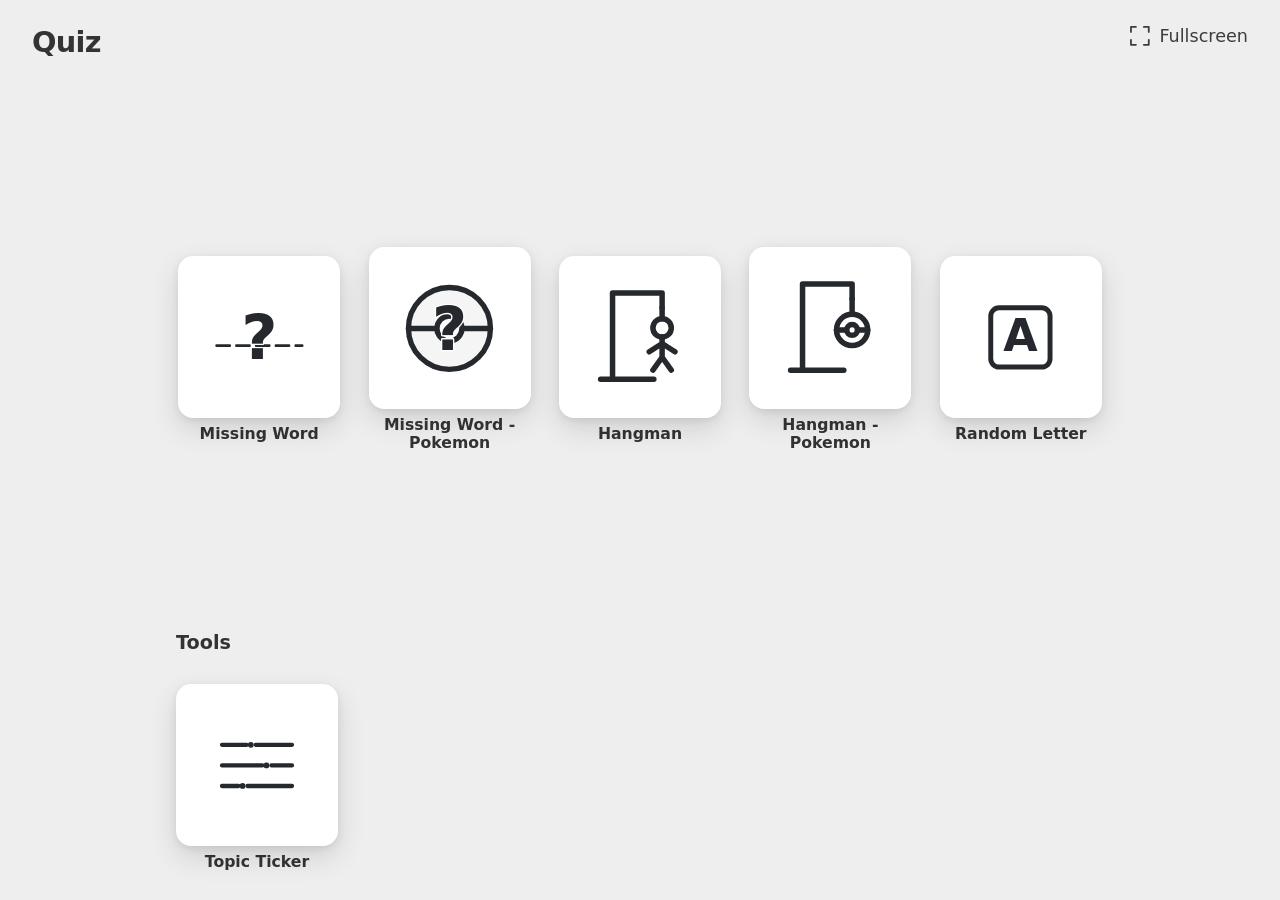
==== index.html @ cf2edf04 "Add files via upload" ====
<!DOCTYPE html>
<html lang="en">
<head>
  <meta charset="UTF-8" />
  <meta name="viewport" content="width=device-width, initial-scale=1, viewport-fit=cover" />
  <meta name="theme-color" content="#eeeeee" />
  <title>Quiz</title>
  <link rel="stylesheet" href="css/app.css" />
  <link rel="stylesheet" href="css/rngl.css" />
</head>
<body>
  <div id="quizApp" class="quiz-shell">
    <section id="homeScreen" class="screen screen-home active" aria-label="Quiz home">
      <header class="hub-topbar">
        <h1 class="hub-brand">Quiz</h1>
        <button id="hubFullscreenButton" class="hub-fullscreen-button" type="button" aria-label="Enter fullscreen">
          <svg id="hubFullscreenIcon" viewBox="0 0 24 24" aria-hidden="true">
            <path d="M8 3H3v5"></path><path d="M16 3h5v5"></path>
            <path d="M21 16v5h-5"></path><path d="M3 16v5h5"></path>
          </svg>
          <span id="hubFullscreenLabel">Fullscreen</span>
        </button>
      </header>
      <main class="hub-main">
        
      <div class="content">

        <section class="game-grid" aria-label="Games">

          <button class="app-tile" type="button" data-file="missingword.html" data-name="Missing Word">
            <div class="tile-card">
              <svg class="icon missing-word-icon" viewBox="0 0 120 120" aria-hidden="true">
                <!-- continuous row of answer blanks behind the question mark -->
                <path class="mw-blanks" d="M8 70h16M32 70h16M56 70h16M80 70h16M104 70h8"></path>
                <!-- deliberately overlays/covers the middle blanks -->
                <text class="mw-question" x="60" y="86" text-anchor="middle">?</text>
              </svg>
            </div>
            <span class="tile-title">Missing Word</span>
          </button>

          <button class="app-tile" type="button" data-file="missingwordpokemon.html" data-name="Missing Word - Pokemon">
            <div class="tile-card">
              <svg class="icon pokemon-ball pokemon-missing-icon" viewBox="0 0 120 120" aria-hidden="true">
                <circle class="top" cx="60" cy="60" r="46"></circle>
                <path d="M14 60h92"></path>
                <circle class="center" cx="60" cy="60" r="14"></circle>
                <!-- large overlay question mark -->
                <text class="pokemon-question" x="60" y="84" text-anchor="middle">?</text>
              </svg>
            </div>
            <span class="tile-title">Missing Word - Pokemon</span>
          </button>

          <button class="app-tile" type="button" data-file="hangman1.html" data-name="Hangman">
            <div class="tile-card">
              <svg class="icon hangman-icon" viewBox="0 0 120 120" aria-hidden="true">
                <path d="M17 106h58M30 106V12H84V28"></path>
                <path d="M84 28v12"></path>
                <circle cx="84" cy="50" r="10"></circle>
                <path d="M84 60v22M84 67L70 76M84 67l14 9M84 82L74 96M84 82l10 14"></path>
              </svg>
            </div>
            <span class="tile-title">Hangman</span>
          </button>

          <button class="app-tile" type="button" data-file="hangmanpokemon.html" data-name="Hangman - Pokemon">
            <div class="tile-card">
              <svg class="icon hangman-pokemon-icon" viewBox="0 0 120 120" aria-hidden="true">
                <path d="M17 106h58M30 106V12H84V28"></path>
                <path d="M84 28v15"></path>
                <circle cx="84" cy="62" r="17"></circle>
                <path d="M67 62h34"></path>
                <circle cx="84" cy="62" r="5.8" fill="#fff"></circle>
              </svg>
            </div>
            <span class="tile-title">Hangman - Pokemon</span>
          </button>

          <button class="app-tile" type="button" data-file="rngl.html" data-name="Random Letter">
            <div class="tile-card">
              <svg class="icon" viewBox="0 0 120 120" aria-hidden="true">
                <rect x="24" y="24" width="72" height="72" rx="10"></rect>
                <text x="60" y="76" text-anchor="middle" font-size="54">A</text>
              </svg>
            </div>
            <span class="tile-title">Random Letter</span>
          </button>

        </section>

        <h2 class="tools-heading">Tools</h2>

        <section class="tools" aria-label="Tools">
          <button class="app-tile" type="button" data-file="topicticker.html" data-name="Topic Ticker">
            <div class="tile-card">
              <svg class="icon ticker-icon" viewBox="0 0 120 120" aria-hidden="true">
                <path class="ticker-line" d="M17 35h30M58 35h44"></path>
                <path class="ticker-line" d="M17 60h49M77 60h25"></path>
                <path class="ticker-line" d="M17 85h20M48 85h54"></path>
                <circle class="ticker-dot" cx="52" cy="35" r="3.5"></circle>
                <circle class="ticker-dot" cx="71" cy="60" r="3.5"></circle>
                <circle class="ticker-dot" cx="42" cy="85" r="3.5"></circle>
              </svg>
            </div>
            <span class="tile-title">Topic Ticker</span>
          </button>
        </section>

      </div>
    
      </main>
    </section>

    <section id="rnglScreen" class="screen screen-rngl" aria-label="Random Letter">
      
  <div class="rngl-app">
    <header class="rngl-topbar">
      <button
        id="rnglHomeButton"
        class="fullscreen-button rngl-home-button"
        type="button"
        aria-label="Back to Home"
        title="Home"
      >
        <svg viewBox="0 0 24 24" aria-hidden="true">
          <path d="M4 11.5 12 4l8 7.5"></path>
          <path d="M6.5 10.5V20h11v-9.5"></path>
        </svg>
        <span>Home</span>
      </button>

      <button
        id="fullscreenButton"
        class="fullscreen-button"
        type="button"
        aria-label="Enter fullscreen"
        title="Fullscreen"
      >
        <svg id="fullscreenIcon" viewBox="0 0 24 24" aria-hidden="true">
          <path d="M8 3H3v5"></path>
          <path d="M16 3h5v5"></path>
          <path d="M21 16v5h-5"></path>
          <path d="M3 16v5h5"></path>
        </svg>
        <span id="fullscreenLabel">Fullscreen</span>
      </button>

      <label class="ideas-control">
        <span>Ideas</span>
        <input id="ideasToggle" type="checkbox" />
        <span class="switch" aria-hidden="true"></span>
      </label>
    </header>

    <main class="rngl-main">
      <section class="generator" aria-label="Random letter generator">
        <button
          id="letterCard"
          class="letter-card"
          type="button"
          aria-label="Generate a random letter"
        >
          <span id="letter" class="letter" aria-live="polite">A</span>
          <span
            id="tunnelLayer"
            class="tunnel-layer"
            aria-hidden="true"
          ></span>

          <span
            id="wheelScene"
            class="wheel-scene"
            aria-hidden="true"
          >
            <span id="wheelLayout" class="wheel-layout">
              <span id="wheelVisual" class="wheel-visual">
                <svg
                  class="wheel-svg"
                  viewBox="0 0 300 300"
                  aria-hidden="true"
                >
                  <g id="wheelSpinner" class="wheel-spinner"></g>
                  <circle
                    cx="150"
                    cy="150"
                    r="29"
                    fill="#ffffff"
                    stroke="#d4dbe4"
                    stroke-width="3"
                  ></circle>
                </svg>
                <span class="wheel-pointer"></span>
              </span>

              <span id="wheelWinner" class="wheel-winner"></span>
            </span>
          </span>
        </button>

        <button id="generateButton" class="generate-button" type="button">
          Generate
        </button>
      </section>
    </main>

    <aside
      id="tickerShell"
      class="ticker-shell"
      aria-label="Topic ideas"
      aria-hidden="true"
    >
      <div class="ticker-stack">
        <div class="ticker-viewport">
          <div id="tickerTrack1" class="ticker-track">
            <div id="tickerGroup1A" class="ticker-group"></div>
            <div id="tickerGroup1B" class="ticker-group" aria-hidden="true"></div>
          </div>
        </div>

        <div class="ticker-viewport">
          <div id="tickerTrack2" class="ticker-track">
            <div id="tickerGroup2A" class="ticker-group"></div>
            <div id="tickerGroup2B" class="ticker-group" aria-hidden="true"></div>
          </div>
        </div>

        <div class="ticker-viewport">
          <div id="tickerTrack3" class="ticker-track">
            <div id="tickerGroup3A" class="ticker-group"></div>
            <div id="tickerGroup3B" class="ticker-group" aria-hidden="true"></div>
          </div>
        </div>

        <div class="ticker-viewport">
          <div id="tickerTrack4" class="ticker-track">
            <div id="tickerGroup4A" class="ticker-group"></div>
            <div id="tickerGroup4B" class="ticker-group" aria-hidden="true"></div>
          </div>
        </div>
      </div>
    </aside>
  </div>

  
    </section>

    <section id="placeholderScreen" class="screen screen-placeholder" aria-live="polite">
      <button id="placeholderHomeButton" class="placeholder-home" type="button">Home</button>
      <div class="placeholder-card">
        <div class="placeholder-title" id="placeholderTitle">Game</div>
        <div class="placeholder-text">This screen is next in the integration queue.</div>
      </div>
    </section>
  </div>

  <script type="module" src="js/app.js"></script>
</body>
</html>
---- css/app.css ----
:root{
  --page-bg:#eeeeee;
  --card-bg:#ffffff;
  --text:#333333;
  --muted:#777d86;
  --accent:#2c6dc4;
  --accent-hover:#245da8;
  --radius-card:.95rem;
  --shadow-card:0 .7rem 1.8rem rgba(0,0,0,.12),0 .15rem .5rem rgba(0,0,0,.08);
  --page-inline:clamp(.8rem,3.5vw,2rem);
  --topbar-height:4.25rem;
}

*{box-sizing:border-box}
html,body{width:100%;height:100%;margin:0;overflow:hidden;overscroll-behavior:none}
body{
  background:var(--page-bg);
  color:var(--text);
  font-family:Inter,ui-sans-serif,system-ui,-apple-system,BlinkMacSystemFont,"Segoe UI",sans-serif;
  -webkit-tap-highlight-color:transparent;
}
button{font:inherit}

.quiz-shell,.screen{width:100%;height:100vh;height:100dvh;overflow:hidden}
.screen{display:none}
.screen.active{display:block}

.screen-home{
  background:var(--page-bg);
  grid-template-rows:calc(var(--topbar-height) + env(safe-area-inset-top)) minmax(0,1fr);
}
.screen-home.active{display:grid}

.hub-topbar{
  display:flex;align-items:end;justify-content:space-between;gap:1rem;
  padding:env(safe-area-inset-top) max(var(--page-inline),env(safe-area-inset-right)) .7rem max(var(--page-inline),env(safe-area-inset-left));
}
.hub-brand{margin:0;font-size:clamp(1.35rem,4vw,1.8rem);font-weight:720;letter-spacing:-.025em;line-height:1}
.hub-fullscreen-button{
  display:inline-flex;align-items:center;justify-content:center;gap:.45em;min-height:2.4em;
  padding:.25em 0;border:0;background:transparent;color:#3d3d3d;font-size:clamp(.9rem,2.7vw,1.1rem);cursor:pointer;
}
.hub-fullscreen-button svg{width:1.35em;height:1.35em;fill:none;stroke:currentColor;stroke-width:1.8;stroke-linecap:round;stroke-linejoin:round}
.hub-fullscreen-button:active{transform:scale(.97)}

.hub-main{
  min-height:0;width:100%;display:grid;place-items:center;
  padding:clamp(.35rem,1.2dvh,.8rem) max(var(--page-inline),env(safe-area-inset-right))
          max(.55rem,env(safe-area-inset-bottom)) max(var(--page-inline),env(safe-area-inset-left));
}
.content{
  width:min(100%,58rem);height:100%;min-height:0;margin:0 auto;
  display:grid;grid-template-rows:minmax(0,1fr) auto minmax(0,.43fr);gap:clamp(.35rem,1.1dvh,.8rem);
}
.game-grid,.tools{display:grid;grid-template-columns:repeat(2,minmax(0,1fr));justify-items:center;align-items:center;gap:clamp(.35rem,1.25dvh,.8rem) clamp(.65rem,3vw,1.5rem);min-height:0}
.tools-heading{margin:0;font-size:clamp(.95rem,2.8vw,1.2rem);font-weight:700;align-self:end}

.app-tile{
  width:min(100%,clamp(5.6rem,16.5dvh,10.6rem));
  max-height:100%;padding:0;border:0;background:transparent;color:inherit;text-align:center;
  user-select:none;touch-action:manipulation;cursor:pointer;
  opacity:0;transform:translateY(.65rem) scale(.975);
  animation:tileIn .42s cubic-bezier(.2,.8,.2,1) forwards;
}
.app-tile:nth-child(1){animation-delay:.03s}.app-tile:nth-child(2){animation-delay:.08s}
.app-tile:nth-child(3){animation-delay:.13s}.app-tile:nth-child(4){animation-delay:.18s}
.app-tile:nth-child(5){animation-delay:.23s}.tools .app-tile:nth-child(1){animation-delay:.29s}
@keyframes tileIn{to{opacity:1;transform:none}}

.tile-card{
  width:100%;aspect-ratio:1;display:grid;place-items:center;position:relative;overflow:hidden;
  border-radius:var(--radius-card);background:var(--card-bg);box-shadow:var(--shadow-card);
  transition:transform 150ms ease,box-shadow 150ms ease,background-color 150ms ease;
}
.app-tile:hover .tile-card{transform:translateY(-.12rem);background:#fafafa;box-shadow:0 .85rem 1.9rem rgba(0,0,0,.14),0 .2rem .55rem rgba(0,0,0,.09)}
.app-tile:active .tile-card,.app-tile.pressed .tile-card{transform:scale(.965);box-shadow:0 .35rem .85rem rgba(0,0,0,.11),0 .08rem .25rem rgba(0,0,0,.08)}
.tile-title{display:block;margin-top:clamp(.3rem,.75dvh,.6rem);padding-inline:.1rem;font-size:clamp(.72rem,2.35vw,.98rem);font-weight:650;line-height:1.15}
.icon{width:61%;height:61%;overflow:visible;fill:none;stroke:#25282d;stroke-width:6;stroke-linecap:round;stroke-linejoin:round;transition:transform 170ms ease}
.icon text{fill:#25282d;stroke:none;font-family:Inter,ui-sans-serif,system-ui,sans-serif;font-weight:750}
.app-tile:active .icon,.app-tile.pressed .icon{transform:scale(.96)}
.missing-word-icon .mw-blanks{stroke-width:3.2}
.missing-word-icon .mw-question{font-size:76px;font-weight:800;fill:#25282d;stroke:#fff;stroke-width:3px;paint-order:stroke fill}
.pokemon-missing-icon{width:66%;height:66%}
.pokemon-missing-icon .pokemon-question{font-size:68px;font-weight:800;fill:#25282d;stroke:#fff;stroke-width:3px;paint-order:stroke fill}
.hangman-icon,.hangman-pokemon-icon{width:68%;height:68%}
.hangman-pokemon-icon circle:last-of-type{fill:#fff;stroke:#25282d}
.ticker-icon .ticker-line{stroke-width:5.2}.ticker-icon .ticker-dot{fill:#25282d;stroke:none}
.pokemon-ball .top{fill:#f5f5f5;stroke:#25282d}.pokemon-ball .bottom{fill:#fff;stroke:#25282d}.pokemon-ball .center{fill:#fff;stroke:#25282d}

.screen-rngl{background:var(--page-bg)}
.rngl-home-button{white-space:nowrap}
.rngl-topbar{position:relative}
.rngl-topbar .rngl-home-button{margin-right:auto}
.rngl-topbar #fullscreenButton{position:absolute;left:50%;transform:translateX(-50%)}
.rngl-topbar #fullscreenButton:active{transform:translateX(-50%) scale(.97)}

.screen-placeholder{background:var(--page-bg);position:relative}
.screen-placeholder.active{display:grid;place-items:center}
.placeholder-home{position:absolute;top:max(1rem,env(safe-area-inset-top));left:max(1rem,env(safe-area-inset-left));border:0;background:#fff;border-radius:.7rem;padding:.7rem 1rem;box-shadow:var(--shadow-card);font-weight:700}
.placeholder-card{width:min(88vw,28rem);background:#fff;border-radius:var(--radius-card);box-shadow:var(--shadow-card);padding:2rem;text-align:center}
.placeholder-title{font-size:1.35rem;font-weight:750;margin-bottom:.45rem}.placeholder-text{color:var(--muted)}

@media(min-width:42rem){
  .content{grid-template-rows:minmax(0,1fr) auto minmax(0,.42fr)}
  .game-grid{grid-template-columns:repeat(5,minmax(0,1fr))}
  .tools{grid-template-columns:repeat(5,minmax(0,1fr));justify-items:start}
  .app-tile{width:min(100%,clamp(6.4rem,18dvh,11.2rem))}
}
@media(max-height:42rem) and (orientation:landscape){
  :root{--topbar-height:3.5rem}
  .content{grid-template-rows:minmax(0,1fr) auto minmax(0,.44fr)}
  .game-grid{grid-template-columns:repeat(5,minmax(0,1fr));gap:.35rem .7rem}
  .tools{grid-template-columns:repeat(5,minmax(0,1fr))}
  .app-tile{width:min(100%,clamp(4.7rem,24dvh,8rem))}
  .tile-title{font-size:.72rem;margin-top:.2rem}
  .tools-heading{font-size:.9rem}
}
@media(prefers-reduced-motion:reduce){
  *,*::before,*::after{animation-duration:.01ms!important;animation-iteration-count:1!important;transition-duration:.01ms!important}
}
---- css/rngl.css ----
#rnglScreen {
      --page-bg: #eeeeee;
      --card-bg: #ffffff;
      --card-text: #000000;
      --text: #333333;
      --accent: #2c6dc4;
      --accent-hover: #245da8;
      --generating: #999999;

      --ticker-bg: #202127;
      --ticker-text: #ffffff;
      --ticker-separator: #8c9199;
      --ticker-border: #2d3035;

      --topbar-height: 4.25rem;
      --ticker-height: 16rem;

      --page-inline: clamp(1rem, 4vw, 2rem);
      --page-block: clamp(0.5rem, 1.5dvh, 1rem);

      --card-size: min(68vw, 20rem, 38dvh);
      --button-height: 4.5rem;

      --font-ui: clamp(1rem, 2.8vw, 1.25rem);
      --font-button: clamp(1.15rem, 3vw, 1.35rem);
      --font-ticker: calc(var(--font-button) * 1.35);
      --font-letter: clamp(8rem, 32vw, 13rem);

      --radius-card: 0.95rem;
      --radius-button: 0.7rem;
      --radius-pill: 999rem;

      --gap-small: 0.65rem;
      --gap-medium: 1.1rem;
      --gap-large: 1.5rem;

      --shadow-card:
        0 0.7rem 1.8rem rgba(0, 0, 0, 0.12),
        0 0.15rem 0.5rem rgba(0, 0, 0, 0.08);
    }
#rnglScreen * {
      box-sizing: border-box;
    }
#rnglScreen button,
#rnglScreen input {
      font: inherit;
    }

    .rngl-app {
      width: 100%;
      height: 100vh;
      height: 100dvh;
      display: grid;
      grid-template-rows:
        calc(var(--topbar-height) + env(safe-area-inset-top))
        minmax(0, 1fr)
        calc(var(--ticker-height) + env(safe-area-inset-bottom));
      overflow: hidden;
      background: var(--page-bg);
    }

    .rngl-topbar {
      display: flex;
      align-items: end;
      justify-content: space-between;
      gap: var(--gap-medium);
      padding:
        env(safe-area-inset-top)
        max(var(--page-inline), env(safe-area-inset-right))
        var(--page-block)
        max(var(--page-inline), env(safe-area-inset-left));
    }

    .fullscreen-button,
    .ideas-control {
      color: #3d3d3d;
      font-size: var(--font-ui);
      -webkit-tap-highlight-color: transparent;
    }

    .fullscreen-button {
      display: inline-flex;
      align-items: center;
      justify-content: center;
      gap: 0.45em;
      min-height: 2.4em;
      padding: 0.25em 0;
      border: 0;
      background: transparent;
      cursor: pointer;
    }

    .fullscreen-button svg {
      width: 1.35em;
      height: 1.35em;
      fill: none;
      stroke: currentColor;
      stroke-width: 1.8;
      stroke-linecap: round;
      stroke-linejoin: round;
    }

    .fullscreen-button:focus-visible,
    .ideas-control input:focus-visible + .switch {
      outline: 0.14rem solid var(--accent);
      outline-offset: 0.2rem;
    }

    .fullscreen-button:focus-visible {
      border-radius: 0.35em;
    }

    .ideas-control {
      display: inline-flex;
      align-items: center;
      gap: 0.65em;
      user-select: none;
      cursor: pointer;
    }

    .ideas-control input {
      position: absolute;
      opacity: 0;
      pointer-events: none;
    }

    .switch {
      position: relative;
      width: 3em;
      height: 1.7em;
      flex: 0 0 auto;
      border: 0.07em solid #b8b8b8;
      border-radius: var(--radius-pill);
      background: #d4d4d4;
      transition:
        background-color 180ms ease,
        border-color 180ms ease;
    }

    .switch::after {
      content: "";
      position: absolute;
      top: 0.19em;
      left: 0.19em;
      width: 1.18em;
      height: 1.18em;
      border-radius: 50%;
      background: #777777;
      transition:
        transform 180ms ease,
        background-color 180ms ease;
    }

    .ideas-control input:checked + .switch {
      background: var(--accent);
      border-color: var(--accent);
    }

    .ideas-control input:checked + .switch::after {
      transform: translateX(1.25em);
      background: #ffffff;
    }

    .rngl-main {
      min-height: 0;
      display: grid;
      place-items: center;
      padding:
        clamp(0.5rem, 1.5dvh, 1rem)
        var(--page-inline)
        clamp(1rem, 3dvh, 2rem);
      overflow: hidden;
    }

    .generator {
      display: flex;
      flex-direction: column;
      align-items: center;
      gap: var(--gap-large);
      align-self: center;
    }

    .letter-card {
      width: var(--card-size);
      aspect-ratio: 1;
      display: grid;
      place-items: center;
      padding: 0;
      border: 0;
      border-radius: var(--radius-card);
      background: var(--card-bg);
      color: var(--card-text);
      cursor: pointer;
      user-select: none;
      -webkit-tap-highlight-color: transparent;
      box-shadow: var(--shadow-card);
      transition:
        background-color 160ms ease,
        box-shadow 160ms ease,
        transform 160ms ease;
    }

    .letter-card:hover {
      background: #fafafa;
      box-shadow:
        0 0.85rem 2rem rgba(0, 0, 0, 0.14),
        0 0.2rem 0.6rem rgba(0, 0, 0, 0.09);
    }

    .letter-card:active {
      transform: scale(0.985);
    }

    .letter-card:focus-visible {
      outline: 0.18rem solid rgba(44, 109, 196, 0.65);
      outline-offset: 0.3rem;
    }

    .letter {
      font-size: var(--font-letter);
      line-height: 0.9;
      font-weight: 700;
      letter-spacing: -0.05em;
      transform-origin: center;
    }

    .letter.pop {
      animation: pop 360ms cubic-bezier(0.2, 0.9, 0.25, 1.25);
    }

    @keyframes pop {
      0% {
        transform: scale(0.72);
        opacity: 0.3;
      }

      62% {
        transform: scale(1.13);
        opacity: 1;
      }

      100% {
        transform: scale(1);
        opacity: 1;
      }
    }

    .generate-button {
      width: var(--card-size);
      min-height: var(--button-height);
      padding: 0.75em 1.4em;
      border: 0;
      border-radius: var(--radius-button);
      background: var(--accent);
      color: #ffffff;
      font-size: var(--font-button);
      font-weight: 650;
      cursor: pointer;
      transition:
        background-color 160ms ease,
        transform 160ms ease;
    }

    .generate-button:hover {
      background: var(--accent-hover);
    }

    .generate-button:active {
      transform: scale(0.985);
    }

    .generate-button:focus-visible {
      outline: 0.18rem solid rgba(44, 109, 196, 0.45);
      outline-offset: 0.25rem;
    }

    .generate-button.generating,
    .generate-button.generating:hover {
      background: var(--generating);
    }

    .generate-button:disabled,
    .letter-card:disabled {
      cursor: default;
    }

    .letter-card:disabled {
      opacity: 0.82;
    }

    .ticker-shell {
      position: relative;
      min-width: 0;
      height: calc(var(--ticker-height) + env(safe-area-inset-bottom));
      padding-bottom: env(safe-area-inset-bottom);
      overflow: hidden;
      border-top: 0.06rem solid transparent;
      background: transparent;
      opacity: 0;
      visibility: hidden;
      transition:
        opacity 180ms ease,
        visibility 180ms step-end,
        background-color 180ms ease,
        border-color 180ms ease;
    }

    .ticker-shell.visible {
      opacity: 1;
      visibility: visible;
      border-top-color: var(--ticker-border);
      background: var(--ticker-bg);
      transition:
        opacity 180ms ease,
        visibility 0ms step-start,
        background-color 180ms ease,
        border-color 180ms ease;
    }

    .ticker-shell::before,
    .ticker-shell::after {
      content: "";
      position: absolute;
      top: 0;
      bottom: env(safe-area-inset-bottom);
      z-index: 3;
      width: min(7vw, 3.25rem);
      pointer-events: none;
      opacity: 0;
      transition: opacity 180ms ease;
    }

    .ticker-shell.visible::before,
    .ticker-shell.visible::after {
      opacity: 1;
    }

    .ticker-shell::before {
      left: 0;
      background: linear-gradient(
        to right,
        var(--ticker-bg) 0%,
        rgba(32, 33, 39, 0.94) 34%,
        rgba(32, 33, 36, 0) 100%
      );
    }

    .ticker-shell::after {
      right: 0;
      background: linear-gradient(
        to left,
        var(--ticker-bg) 0%,
        rgba(32, 33, 39, 0.94) 34%,
        rgba(32, 33, 36, 0) 100%
      );
    }

    .ticker-stack {
      width: 100%;
      height: var(--ticker-height);
      display: grid;
      grid-template-rows: repeat(4, minmax(0, 1fr));
      gap: 0.5rem;
      overflow: hidden;
      padding-block: 1rem;
    }

    .ticker-viewport {
      width: 100%;
      min-height: 0;
      display: flex;
      align-items: center;
      overflow: hidden;
    }

    .ticker-track {
      display: flex;
      width: max-content;
      align-items: center;
      will-change: transform;
    }

    .ticker-group {
      display: flex;
      align-items: center;
      flex-shrink: 0;
      white-space: nowrap;
    }

    .topic {
      color: var(--ticker-text);
      font-size: var(--font-ticker);
      font-weight: 100;
      line-height: 1;
      letter-spacing: 0.01em;
    }

    .separator {
      display: inline-flex;
      align-items: center;
      justify-content: center;
      flex: 0 0 auto;
      width: 0.62em;
      min-width: 0.62em;
      margin-inline: 0.4em;
      padding: 0;
      color: rgba(255, 255, 255, 0.55);
      font-size: 1.4em;
      font-weight: 400;
      line-height: 1;
      transform: translateY(-0.02em);
    }

    @media (max-height: 42rem) {
      :root {
        --topbar-height: 3.5rem;
        --ticker-height: 13rem;
        --card-size: min(54vw, 15rem, 35dvh);
        --button-height: 3.6rem;
        --font-letter: clamp(6.5rem, 27vw, 10rem);
        --font-ticker: calc(var(--font-button) * 1.25);
      }

      .generator {
        gap: var(--gap-medium);
      }

      .ticker-stack {
        padding-block: 0.8rem;
      }
    }

    @media (max-width: 34rem) {
      :root {
        --page-inline: 1rem;
        --card-size: min(68vw, 18rem, 36dvh);
        --font-ui: 1rem;
        --font-button: 1.2rem;
        --font-ticker: 1.75rem;
        --font-letter: clamp(9.5rem, 38vw, 15rem);
      }

    }


    /* Additional reveal animation layers */
    .letter-card {
      position: relative;
      overflow: hidden;
      perspective: 900px;
    }

    .letter[hidden] {
      display: none;
    }

    .letter.flip-step {
      animation: flipStep 230ms ease-in-out;
    }

    @keyframes flipStep {
      0% {
        transform: rotateX(0deg);
        opacity: 1;
      }

      48% {
        transform: rotateX(90deg);
        opacity: 0.28;
      }

      52% {
        transform: rotateX(-90deg);
        opacity: 0.28;
      }

      100% {
        transform: rotateX(0deg);
        opacity: 1;
      }
    }

    .tunnel-layer {
      position: absolute;
      inset: 0;
      display: grid;
      place-items: center;
      color: var(--card-text);
      font-size: var(--font-letter);
      line-height: 0.9;
      font-weight: 700;
      letter-spacing: -0.05em;
      opacity: 0;
      pointer-events: none;
    }

    .tunnel-layer.tunnel-run {
      animation: tunnelRush 230ms cubic-bezier(0.12, 0.72, 0.18, 1);
    }

    @keyframes tunnelRush {
      0% {
        transform: scale(2.2);
        opacity: 0;
        filter: blur(0.45rem);
      }

      35% {
        opacity: 0.82;
      }

      100% {
        transform: scale(0.12);
        opacity: 0;
        filter: blur(0.08rem);
      }
    }

    .wheel-scene {
      position: absolute;
      inset: 0;
      z-index: 5;
      display: none;
      place-items: center;
      background: var(--card-bg);
      pointer-events: none;
    }

    .wheel-scene.visible {
      display: grid;
    }

    .wheel-layout {
      position: relative;
      width: 92%;
      aspect-ratio: 1;
    }

    .wheel-visual {
      position: absolute;
      inset: 0;
      transition:
        opacity 180ms ease,
        filter 180ms ease;
    }

    .wheel-visual.greyed {
      opacity: 0.24;
      filter: grayscale(1);
    }

    .wheel-svg {
      width: 100%;
      height: 100%;
      display: block;
      overflow: visible;
    }

    .wheel-spinner {
      transform-origin: 150px 150px;
      will-change: transform;
    }

    .wheel-pointer {
      position: absolute;
      top: -0.5%;
      left: 50%;
      z-index: 4;
      width: 0;
      height: 0;
      transform: translateX(-50%);
      border-left: 0.85rem solid transparent;
      border-right: 0.85rem solid transparent;
      border-top: 1.65rem solid var(--accent);
      filter: drop-shadow(0 0.12rem 0.1rem rgba(0, 0, 0, 0.2));
    }

    .wheel-winner {
      position: absolute;
      left: 50%;
      top: 8.7%;
      z-index: 8;
      display: none;
      width: 1em;
      height: 1em;
      place-items: center;
      color: var(--card-text);
      font-family:
        Inter,
        ui-sans-serif,
        system-ui,
        -apple-system,
        BlinkMacSystemFont,
        "Segoe UI",
        sans-serif;
      font-weight: 700;
      line-height: 0.9;
      letter-spacing: -0.05em;
      transform: translate(-50%, -50%);
      transform-origin: center;
      pointer-events: none;
      will-change: transform, opacity;
    }

    @media (prefers-reduced-motion: reduce) {
      .letter.pop {
        animation: none;
      }
    }
  
    @keyframes buttonPress {
      0% { transform: scale(1); }
      45% { transform: scale(0.95); }
      100% { transform: scale(1); }
    }

    .generate-button.press {
      animation: buttonPress 180ms ease-out;
    }
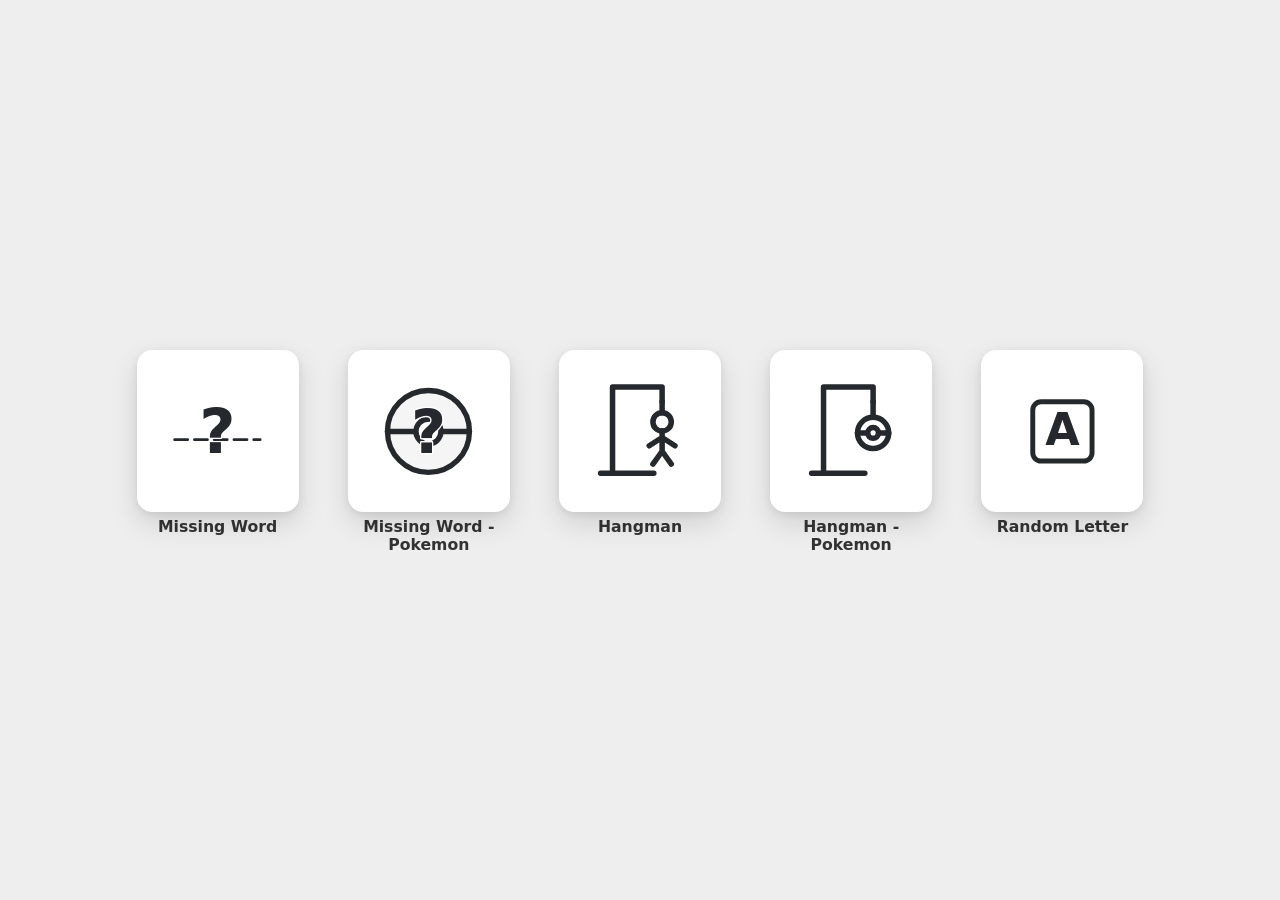
==== commit 7c76bf66: "Add files via upload" ====
--- a/index.html
+++ b/index.html
@@ -10,22 +10,10 @@
 </head>
 <body>
   <div id="quizApp" class="quiz-shell">
-    <section id="homeScreen" class="screen screen-home active" aria-label="Quiz home">
-      <header class="hub-topbar">
-        <h1 class="hub-brand">Quiz</h1>
-        <button id="hubFullscreenButton" class="hub-fullscreen-button" type="button" aria-label="Enter fullscreen">
-          <svg id="hubFullscreenIcon" viewBox="0 0 24 24" aria-hidden="true">
-            <path d="M8 3H3v5"></path><path d="M16 3h5v5"></path>
-            <path d="M21 16v5h-5"></path><path d="M3 16v5h5"></path>
-          </svg>
-          <span id="hubFullscreenLabel">Fullscreen</span>
-        </button>
-      </header>
+    <section id="homeScreen" class="screen screen-home active" aria-label="Quiz games">
       <main class="hub-main">
-        
-      <div class="content">
-
         <section class="game-grid" aria-label="Games">
+          
 
           <button class="app-tile" type="button" data-file="missingword.html" data-name="Missing Word">
             <div class="tile-card">
@@ -87,32 +75,13 @@
             <span class="tile-title">Random Letter</span>
           </button>
 
+        
         </section>
-
-        <h2 class="tools-heading">Tools</h2>
-
-        <section class="tools" aria-label="Tools">
-          <button class="app-tile" type="button" data-file="topicticker.html" data-name="Topic Ticker">
-            <div class="tile-card">
-              <svg class="icon ticker-icon" viewBox="0 0 120 120" aria-hidden="true">
-                <path class="ticker-line" d="M17 35h30M58 35h44"></path>
-                <path class="ticker-line" d="M17 60h49M77 60h25"></path>
-                <path class="ticker-line" d="M17 85h20M48 85h54"></path>
-                <circle class="ticker-dot" cx="52" cy="35" r="3.5"></circle>
-                <circle class="ticker-dot" cx="71" cy="60" r="3.5"></circle>
-                <circle class="ticker-dot" cx="42" cy="85" r="3.5"></circle>
-              </svg>
-            </div>
-            <span class="tile-title">Topic Ticker</span>
-          </button>
-        </section>
-
-      </div>
-    
       </main>
     </section>
 
     <section id="rnglScreen" class="screen screen-rngl" aria-label="Random Letter">
+      
       
   <div class="rngl-app">
     <header class="rngl-topbar">
@@ -241,19 +210,20 @@
       </div>
     </aside>
   </div>
-
-  
+    </section>
+
+    <section id="missingWordScreen" class="screen screen-missing-word" aria-label="Missing Word">
+      <quiz-missing-word></quiz-missing-word>
     </section>
 
     <section id="placeholderScreen" class="screen screen-placeholder" aria-live="polite">
       <button id="placeholderHomeButton" class="placeholder-home" type="button">Home</button>
       <div class="placeholder-card">
         <div class="placeholder-title" id="placeholderTitle">Game</div>
-        <div class="placeholder-text">This screen is next in the integration queue.</div>
+        <div class="placeholder-text">This game is next in the integration queue.</div>
       </div>
     </section>
   </div>
-
   <script type="module" src="js/app.js"></script>
 </body>
 </html>
--- a/css/app.css
+++ b/css/app.css
@@ -1,81 +1,40 @@
-
 :root{
-  --page-bg:#eeeeee;
-  --card-bg:#ffffff;
-  --text:#333333;
-  --muted:#777d86;
-  --accent:#2c6dc4;
-  --accent-hover:#245da8;
-  --radius-card:.95rem;
+  --page-bg:#eeeeee;--card-bg:#ffffff;--text:#333333;--muted:#777d86;
+  --accent:#2c6dc4;--accent-hover:#245da8;--radius-card:.95rem;
   --shadow-card:0 .7rem 1.8rem rgba(0,0,0,.12),0 .15rem .5rem rgba(0,0,0,.08);
   --page-inline:clamp(.8rem,3.5vw,2rem);
-  --topbar-height:4.25rem;
 }
-
 *{box-sizing:border-box}
 html,body{width:100%;height:100%;margin:0;overflow:hidden;overscroll-behavior:none}
-body{
-  background:var(--page-bg);
-  color:var(--text);
-  font-family:Inter,ui-sans-serif,system-ui,-apple-system,BlinkMacSystemFont,"Segoe UI",sans-serif;
-  -webkit-tap-highlight-color:transparent;
+body{background:var(--page-bg);color:var(--text);font-family:Inter,ui-sans-serif,system-ui,-apple-system,BlinkMacSystemFont,"Segoe UI",sans-serif;-webkit-tap-highlight-color:transparent}
+button{font:inherit}
+.quiz-shell,.screen{width:100%;height:100vh;height:100dvh;overflow:hidden}
+.screen{display:none}.screen.active{display:block}
+.screen-home{background:var(--page-bg)}
+.hub-main{
+  width:100%;height:100%;display:grid;place-items:center;overflow:hidden;
+  padding:max(clamp(.8rem,2.8dvh,2rem),env(safe-area-inset-top))
+          max(var(--page-inline),env(safe-area-inset-right))
+          max(clamp(.8rem,2.8dvh,2rem),env(safe-area-inset-bottom))
+          max(var(--page-inline),env(safe-area-inset-left));
 }
-button{font:inherit}
-
-.quiz-shell,.screen{width:100%;height:100vh;height:100dvh;overflow:hidden}
-.screen{display:none}
-.screen.active{display:block}
-
-.screen-home{
-  background:var(--page-bg);
-  grid-template-rows:calc(var(--topbar-height) + env(safe-area-inset-top)) minmax(0,1fr);
+.game-grid{
+  width:min(100%,64rem);height:100%;min-height:0;
+  display:grid;grid-template-columns:repeat(2,minmax(0,1fr));grid-template-rows:repeat(3,minmax(0,1fr));
+  justify-items:center;align-items:center;gap:clamp(.45rem,1.8dvh,1.25rem) clamp(.8rem,4vw,2rem);
 }
-.screen-home.active{display:grid}
-
-.hub-topbar{
-  display:flex;align-items:end;justify-content:space-between;gap:1rem;
-  padding:env(safe-area-inset-top) max(var(--page-inline),env(safe-area-inset-right)) .7rem max(var(--page-inline),env(safe-area-inset-left));
+.app-tile{
+  width:min(100%,clamp(5.4rem,16.2dvh,10.8rem));padding:0;border:0;background:transparent;color:inherit;text-align:center;
+  user-select:none;touch-action:manipulation;cursor:pointer;display:grid;grid-template-rows:auto 2.35em;align-content:start;
+  opacity:0;transform:translateY(.65rem) scale(.975);animation:tileIn .42s cubic-bezier(.2,.8,.2,1) forwards;
 }
-.hub-brand{margin:0;font-size:clamp(1.35rem,4vw,1.8rem);font-weight:720;letter-spacing:-.025em;line-height:1}
-.hub-fullscreen-button{
-  display:inline-flex;align-items:center;justify-content:center;gap:.45em;min-height:2.4em;
-  padding:.25em 0;border:0;background:transparent;color:#3d3d3d;font-size:clamp(.9rem,2.7vw,1.1rem);cursor:pointer;
-}
-.hub-fullscreen-button svg{width:1.35em;height:1.35em;fill:none;stroke:currentColor;stroke-width:1.8;stroke-linecap:round;stroke-linejoin:round}
-.hub-fullscreen-button:active{transform:scale(.97)}
-
-.hub-main{
-  min-height:0;width:100%;display:grid;place-items:center;
-  padding:clamp(.35rem,1.2dvh,.8rem) max(var(--page-inline),env(safe-area-inset-right))
-          max(.55rem,env(safe-area-inset-bottom)) max(var(--page-inline),env(safe-area-inset-left));
-}
-.content{
-  width:min(100%,58rem);height:100%;min-height:0;margin:0 auto;
-  display:grid;grid-template-rows:minmax(0,1fr) auto minmax(0,.43fr);gap:clamp(.35rem,1.1dvh,.8rem);
-}
-.game-grid,.tools{display:grid;grid-template-columns:repeat(2,minmax(0,1fr));justify-items:center;align-items:center;gap:clamp(.35rem,1.25dvh,.8rem) clamp(.65rem,3vw,1.5rem);min-height:0}
-.tools-heading{margin:0;font-size:clamp(.95rem,2.8vw,1.2rem);font-weight:700;align-self:end}
-
-.app-tile{
-  width:min(100%,clamp(5.6rem,16.5dvh,10.6rem));
-  max-height:100%;padding:0;border:0;background:transparent;color:inherit;text-align:center;
-  user-select:none;touch-action:manipulation;cursor:pointer;
-  opacity:0;transform:translateY(.65rem) scale(.975);
-  animation:tileIn .42s cubic-bezier(.2,.8,.2,1) forwards;
-}
-.app-tile:nth-child(1){animation-delay:.03s}.app-tile:nth-child(2){animation-delay:.08s}
-.app-tile:nth-child(3){animation-delay:.13s}.app-tile:nth-child(4){animation-delay:.18s}
-.app-tile:nth-child(5){animation-delay:.23s}.tools .app-tile:nth-child(1){animation-delay:.29s}
+.app-tile:nth-child(1){animation-delay:.03s}.app-tile:nth-child(2){animation-delay:.08s}.app-tile:nth-child(3){animation-delay:.13s}.app-tile:nth-child(4){animation-delay:.18s}.app-tile:nth-child(5){animation-delay:.23s}
+.game-grid .app-tile:nth-child(5){grid-column:1/-1}
 @keyframes tileIn{to{opacity:1;transform:none}}
-
-.tile-card{
-  width:100%;aspect-ratio:1;display:grid;place-items:center;position:relative;overflow:hidden;
-  border-radius:var(--radius-card);background:var(--card-bg);box-shadow:var(--shadow-card);
-  transition:transform 150ms ease,box-shadow 150ms ease,background-color 150ms ease;
-}
+.tile-card{width:100%;aspect-ratio:1;display:grid;place-items:center;position:relative;overflow:hidden;border-radius:var(--radius-card);background:var(--card-bg);box-shadow:var(--shadow-card);transition:transform 150ms ease,box-shadow 150ms ease,background-color 150ms ease}
 .app-tile:hover .tile-card{transform:translateY(-.12rem);background:#fafafa;box-shadow:0 .85rem 1.9rem rgba(0,0,0,.14),0 .2rem .55rem rgba(0,0,0,.09)}
 .app-tile:active .tile-card,.app-tile.pressed .tile-card{transform:scale(.965);box-shadow:0 .35rem .85rem rgba(0,0,0,.11),0 .08rem .25rem rgba(0,0,0,.08)}
-.tile-title{display:block;margin-top:clamp(.3rem,.75dvh,.6rem);padding-inline:.1rem;font-size:clamp(.72rem,2.35vw,.98rem);font-weight:650;line-height:1.15}
+.tile-title{display:block;margin-top:clamp(.25rem,.65dvh,.5rem);padding-inline:.1rem;font-size:clamp(.7rem,2.3vw,.98rem);font-weight:650;line-height:1.15}
 .icon{width:61%;height:61%;overflow:visible;fill:none;stroke:#25282d;stroke-width:6;stroke-linecap:round;stroke-linejoin:round;transition:transform 170ms ease}
 .icon text{fill:#25282d;stroke:none;font-family:Inter,ui-sans-serif,system-ui,sans-serif;font-weight:750}
 .app-tile:active .icon,.app-tile.pressed .icon{transform:scale(.96)}
@@ -85,37 +44,25 @@
 .pokemon-missing-icon .pokemon-question{font-size:68px;font-weight:800;fill:#25282d;stroke:#fff;stroke-width:3px;paint-order:stroke fill}
 .hangman-icon,.hangman-pokemon-icon{width:68%;height:68%}
 .hangman-pokemon-icon circle:last-of-type{fill:#fff;stroke:#25282d}
-.ticker-icon .ticker-line{stroke-width:5.2}.ticker-icon .ticker-dot{fill:#25282d;stroke:none}
 .pokemon-ball .top{fill:#f5f5f5;stroke:#25282d}.pokemon-ball .bottom{fill:#fff;stroke:#25282d}.pokemon-ball .center{fill:#fff;stroke:#25282d}
-
 .screen-rngl{background:var(--page-bg)}
-.rngl-home-button{white-space:nowrap}
-.rngl-topbar{position:relative}
-.rngl-topbar .rngl-home-button{margin-right:auto}
-.rngl-topbar #fullscreenButton{position:absolute;left:50%;transform:translateX(-50%)}
-.rngl-topbar #fullscreenButton:active{transform:translateX(-50%) scale(.97)}
-
-.screen-placeholder{background:var(--page-bg);position:relative}
-.screen-placeholder.active{display:grid;place-items:center}
+.rngl-home-button{white-space:nowrap}.rngl-topbar{position:relative}.rngl-topbar .rngl-home-button{margin-right:auto}
+.rngl-topbar #fullscreenButton{position:absolute;left:50%;transform:translateX(-50%)}.rngl-topbar #fullscreenButton:active{transform:translateX(-50%) scale(.97)}
+.screen-missing-word{background:var(--page-bg)}quiz-missing-word{display:block;width:100%;height:100%}
+.screen-placeholder{background:var(--page-bg);position:relative}.screen-placeholder.active{display:grid;place-items:center}
 .placeholder-home{position:absolute;top:max(1rem,env(safe-area-inset-top));left:max(1rem,env(safe-area-inset-left));border:0;background:#fff;border-radius:.7rem;padding:.7rem 1rem;box-shadow:var(--shadow-card);font-weight:700}
 .placeholder-card{width:min(88vw,28rem);background:#fff;border-radius:var(--radius-card);box-shadow:var(--shadow-card);padding:2rem;text-align:center}
 .placeholder-title{font-size:1.35rem;font-weight:750;margin-bottom:.45rem}.placeholder-text{color:var(--muted)}
-
 @media(min-width:42rem){
-  .content{grid-template-rows:minmax(0,1fr) auto minmax(0,.42fr)}
-  .game-grid{grid-template-columns:repeat(5,minmax(0,1fr))}
-  .tools{grid-template-columns:repeat(5,minmax(0,1fr));justify-items:start}
-  .app-tile{width:min(100%,clamp(6.4rem,18dvh,11.2rem))}
+  .game-grid{grid-template-columns:repeat(5,minmax(0,1fr));grid-template-rows:1fr;gap:clamp(1rem,3vw,2rem)}
+  .game-grid .app-tile:nth-child(5){grid-column:auto}
+  .app-tile{width:min(100%,clamp(7rem,18dvh,11.5rem))}
 }
 @media(max-height:42rem) and (orientation:landscape){
-  :root{--topbar-height:3.5rem}
-  .content{grid-template-rows:minmax(0,1fr) auto minmax(0,.44fr)}
-  .game-grid{grid-template-columns:repeat(5,minmax(0,1fr));gap:.35rem .7rem}
-  .tools{grid-template-columns:repeat(5,minmax(0,1fr))}
-  .app-tile{width:min(100%,clamp(4.7rem,24dvh,8rem))}
+  .hub-main{padding-block:max(.45rem,env(safe-area-inset-top))}
+  .game-grid{grid-template-columns:repeat(5,minmax(0,1fr));grid-template-rows:1fr;gap:.7rem}
+  .game-grid .app-tile:nth-child(5){grid-column:auto}
+  .app-tile{width:min(100%,clamp(4.8rem,28dvh,8.5rem))}
   .tile-title{font-size:.72rem;margin-top:.2rem}
-  .tools-heading{font-size:.9rem}
 }
-@media(prefers-reduced-motion:reduce){
-  *,*::before,*::after{animation-duration:.01ms!important;animation-iteration-count:1!important;transition-duration:.01ms!important}
-}
+@media(prefers-reduced-motion:reduce){*,*::before,*::after{animation-duration:.01ms!important;animation-iteration-count:1!important;transition-duration:.01ms!important}}
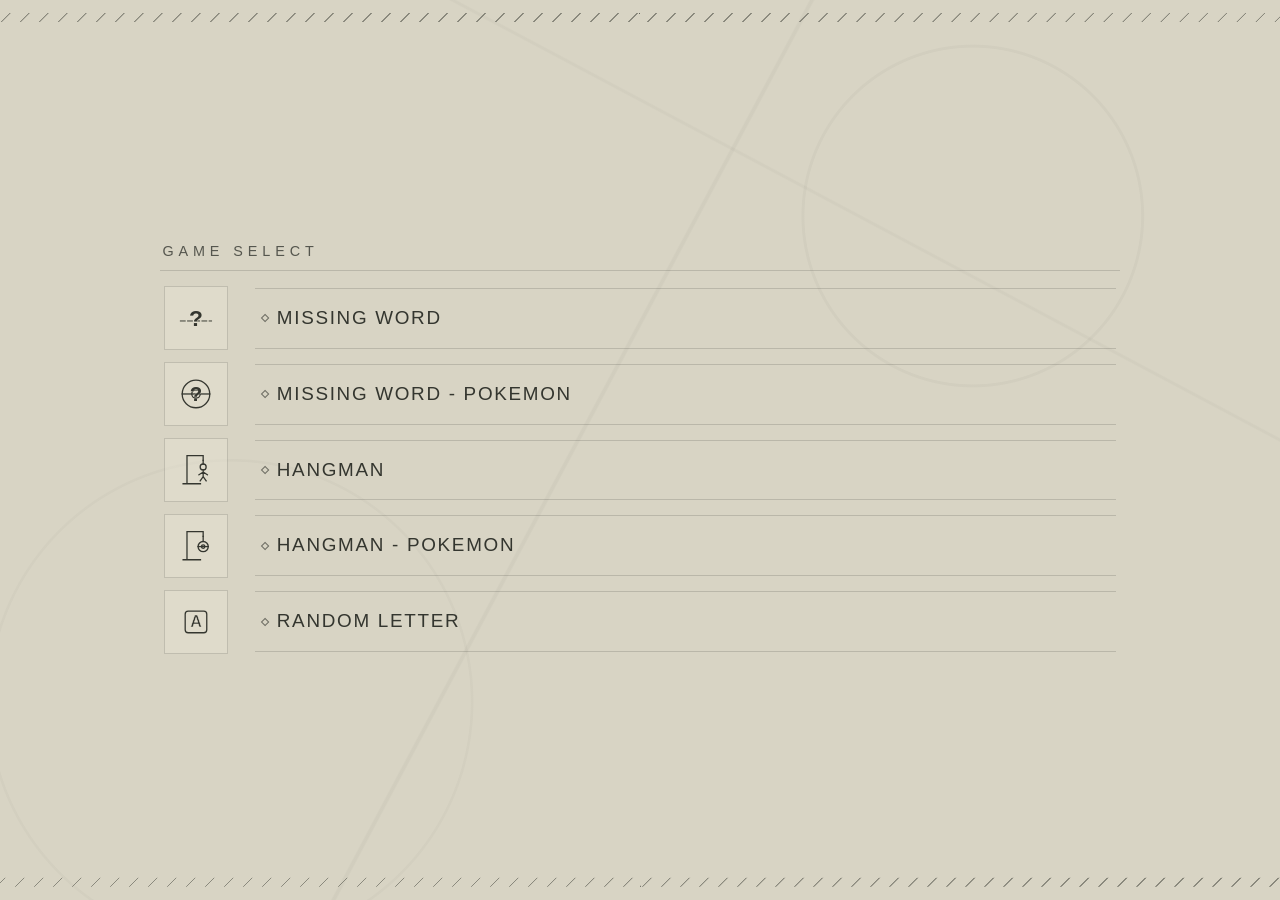
==== commit 80b60e47: "Reskin UI with NieR:Automata-inspired visual design" ====
--- a/index.html
+++ b/index.html
@@ -3,8 +3,8 @@
 <head>
   <meta charset="UTF-8" />
   <meta name="viewport" content="width=device-width, initial-scale=1, viewport-fit=cover" />
-  <meta name="theme-color" content="#eeeeee" />
-  <title>Quiz</title>
+  <meta name="theme-color" content="#d8d4c4" />
+  <title>quizsty</title>
   <link rel="stylesheet" href="css/app.css" />
   <link rel="stylesheet" href="css/rngl.css" />
 </head>
@@ -59,7 +59,7 @@
                 <path d="M84 28v15"></path>
                 <circle cx="84" cy="62" r="17"></circle>
                 <path d="M67 62h34"></path>
-                <circle cx="84" cy="62" r="5.8" fill="#fff"></circle>
+                <circle cx="84" cy="62" r="5.8" fill="#d8d4c4"></circle>
               </svg>
             </div>
             <span class="tile-title">Hangman - Pokemon</span>
@@ -92,10 +92,6 @@
         aria-label="Back to Home"
         title="Home"
       >
-        <svg viewBox="0 0 24 24" aria-hidden="true">
-          <path d="M4 11.5 12 4l8 7.5"></path>
-          <path d="M6.5 10.5V20h11v-9.5"></path>
-        </svg>
         <span>Home</span>
       </button>
 
@@ -154,8 +150,8 @@
                     cx="150"
                     cy="150"
                     r="29"
-                    fill="#ffffff"
-                    stroke="#d4dbe4"
+                    fill="#d8d4c4"
+                    stroke="#66675e"
                     stroke-width="3"
                   ></circle>
                 </svg>
@@ -216,6 +212,18 @@
       <quiz-missing-word></quiz-missing-word>
     </section>
 
+    <section id="missingWordPokemonScreen" class="screen screen-missing-word-pokemon" aria-label="Missing Word - Pokemon">
+      <quiz-missing-word-pokemon></quiz-missing-word-pokemon>
+    </section>
+
+    <section id="hangmanScreen" class="screen screen-hangman" aria-label="Hangman">
+      <quiz-hangman></quiz-hangman>
+    </section>
+
+    <section id="hangmanPokemonScreen" class="screen screen-hangman-pokemon" aria-label="Hangman - Pokemon">
+      <quiz-hangman-pokemon></quiz-hangman-pokemon>
+    </section>
+
     <section id="placeholderScreen" class="screen screen-placeholder" aria-live="polite">
       <button id="placeholderHomeButton" class="placeholder-home" type="button">Home</button>
       <div class="placeholder-card">
--- a/css/app.css
+++ b/css/app.css
@@ -46,11 +46,14 @@
 .hangman-pokemon-icon circle:last-of-type{fill:#fff;stroke:#25282d}
 .pokemon-ball .top{fill:#f5f5f5;stroke:#25282d}.pokemon-ball .bottom{fill:#fff;stroke:#25282d}.pokemon-ball .center{fill:#fff;stroke:#25282d}
 .screen-rngl{background:var(--page-bg)}
-.rngl-home-button{white-space:nowrap}.rngl-topbar{position:relative}.rngl-topbar .rngl-home-button{margin-right:auto}
+.rngl-topbar{position:relative}.rngl-topbar .rngl-home-button{margin-right:auto}
 .rngl-topbar #fullscreenButton{position:absolute;left:50%;transform:translateX(-50%)}.rngl-topbar #fullscreenButton:active{transform:translateX(-50%) scale(.97)}
 .screen-missing-word{background:var(--page-bg)}quiz-missing-word{display:block;width:100%;height:100%}
+.screen-missing-word-pokemon{background:var(--page-bg)}quiz-missing-word-pokemon{display:block;width:100%;height:100%}
+.screen-hangman{background:#f5f6f8}quiz-hangman{display:block;width:100%;height:100%}
 .screen-placeholder{background:var(--page-bg);position:relative}.screen-placeholder.active{display:grid;place-items:center}
-.placeholder-home{position:absolute;top:max(1rem,env(safe-area-inset-top));left:max(1rem,env(safe-area-inset-left));border:0;background:#fff;border-radius:.7rem;padding:.7rem 1rem;box-shadow:var(--shadow-card);font-weight:700}
+.placeholder-home{position:absolute;top:max(1rem,env(safe-area-inset-top));left:max(1rem,env(safe-area-inset-left));border:0;background:#fff;color:#000;border-radius:.7rem;padding:.68rem 1rem;box-shadow:0 .2rem .65rem rgba(0,0,0,.16);font-weight:750;cursor:pointer;transition:transform 120ms ease,box-shadow 120ms ease}
+.placeholder-home:active{transform:scale(.96);box-shadow:0 .1rem .35rem rgba(0,0,0,.14)}
 .placeholder-card{width:min(88vw,28rem);background:#fff;border-radius:var(--radius-card);box-shadow:var(--shadow-card);padding:2rem;text-align:center}
 .placeholder-title{font-size:1.35rem;font-weight:750;margin-bottom:.45rem}.placeholder-text{color:var(--muted)}
 @media(min-width:42rem){
@@ -66,3 +69,99 @@
   .tile-title{font-size:.72rem;margin-top:.2rem}
 }
 @media(prefers-reduced-motion:reduce){*,*::before,*::after{animation-duration:.01ms!important;animation-iteration-count:1!important;transition-duration:.01ms!important}}
+
+/* ===== QUIZSTY / NieR:Automata-inspired reskin ===== */
+:root{
+  --nier-paper:#d8d4c4;
+  --nier-paper-hi:#e7e3d3;
+  --nier-paper-low:#c7c1ae;
+  --nier-ink:#34362f;
+  --nier-ink-2:#55564e;
+  --nier-muted:#77776d;
+  --nier-line:rgba(52,54,47,.46);
+  --nier-line-soft:rgba(52,54,47,.18);
+  --nier-select:#45473f;
+  --nier-select-text:#ece8d8;
+  --nier-hud:rgba(45,47,42,.88);
+  --page-bg:var(--nier-paper);
+  --card-bg:transparent;
+  --text:var(--nier-ink);
+  --accent:var(--nier-select);
+  --accent-hover:#383a34;
+  --radius-card:0;
+  --shadow-card:none;
+}
+html,body{background:var(--nier-paper);color:var(--nier-ink)}
+body{
+  font-family:"Segoe UI",Arial,sans-serif;
+  letter-spacing:.018em;
+}
+.quiz-shell,.screen-home,.screen-rngl,.screen-missing-word,.screen-missing-word-pokemon,.screen-hangman,.screen-hangman-pokemon{
+  background-color:var(--nier-paper);
+  background-image:
+    linear-gradient(118deg, transparent 0 46%, rgba(61,62,55,.045) 46.1% 46.25%, transparent 46.35% 100%),
+    linear-gradient(28deg, transparent 0 72%, rgba(61,62,55,.035) 72.1% 72.22%, transparent 72.32% 100%),
+    radial-gradient(circle at 76% 24%, transparent 0 10.5rem, rgba(61,62,55,.04) 10.55rem 10.68rem, transparent 10.74rem),
+    radial-gradient(circle at 18% 78%, transparent 0 15rem, rgba(61,62,55,.03) 15.05rem 15.16rem, transparent 15.22rem);
+}
+.screen-home::before,.screen-home::after{
+  content:"";position:absolute;left:0;right:0;z-index:2;pointer-events:none;height:.55rem;
+  background:
+    linear-gradient(var(--nier-ink),var(--nier-ink)) center top/.100% .09rem no-repeat,
+    repeating-linear-gradient(135deg,transparent 0 .42rem,rgba(52,54,47,.65) .43rem .48rem,transparent .49rem .84rem);
+  opacity:.72;
+}
+.screen-home{position:relative}
+.screen-home::before{top:max(.8rem,env(safe-area-inset-top))}
+.screen-home::after{bottom:max(.8rem,env(safe-area-inset-bottom));transform:rotate(180deg)}
+.hub-main{padding-inline:max(clamp(1rem,6vw,5rem),env(safe-area-inset-left));}
+.game-grid{
+  width:min(92vw,56rem);height:auto;display:flex;flex-direction:column;align-items:stretch;justify-content:center;
+  gap:clamp(.24rem,.8dvh,.55rem);position:relative;padding-block:clamp(1rem,4dvh,3rem);
+}
+.game-grid::before{
+  content:"GAME SELECT";display:block;margin:0 0 clamp(.65rem,2dvh,1.4rem) .15rem;
+  color:var(--nier-ink-2);font-size:clamp(.72rem,1.8vw,.9rem);letter-spacing:.34em;font-weight:400;
+}
+.game-grid::after{
+  content:"";position:absolute;left:0;right:0;top:clamp(2.6rem,7dvh,4.6rem);height:1px;background:var(--nier-line-soft);
+}
+.app-tile{
+  width:100%;max-width:none;display:grid;grid-template-columns:clamp(2.8rem,8vw,4.5rem) minmax(0,1fr);grid-template-rows:1fr;
+  align-items:center;gap:clamp(.9rem,2.5vw,1.7rem);padding:.18rem .25rem;border:0;text-align:left;
+  opacity:0;transform:translateX(-.7rem);animation:tileIn .34s cubic-bezier(.2,.8,.2,1) forwards;color:var(--nier-ink);
+}
+.game-grid .app-tile:nth-child(5){grid-column:auto}
+@keyframes tileIn{to{opacity:1;transform:none}}
+.tile-card{
+  width:clamp(2.8rem,8vw,4.5rem);height:clamp(2.8rem,8vw,4.5rem);aspect-ratio:1;border-radius:0;
+  background:rgba(231,227,211,.45);border:1px solid var(--nier-line-soft);box-shadow:none;overflow:visible;
+  transition:background-color 120ms linear,border-color 120ms linear,transform 120ms ease;
+}
+.tile-title{
+  position:relative;display:flex;align-items:center;min-height:clamp(2.65rem,7vw,3.8rem);margin:0;padding:.55rem 1rem .55rem clamp(1rem,2.4vw,1.35rem);
+  font-size:clamp(.94rem,2.2vw,1.18rem);font-weight:500;letter-spacing:.09em;text-transform:uppercase;line-height:1.1;
+  border-top:1px solid var(--nier-line-soft);border-bottom:1px solid var(--nier-line-soft);
+  transition:background-color 120ms linear,color 120ms linear,padding-left 120ms ease;
+}
+.tile-title::before{content:"";position:absolute;left:.42rem;width:.26rem;height:.26rem;border:1px solid currentColor;transform:rotate(45deg);opacity:.65}
+.app-tile:hover .tile-card,.app-tile:focus-visible .tile-card{transform:none;background:rgba(69,71,63,.12);box-shadow:none;border-color:var(--nier-line)}
+.app-tile:hover .tile-title,.app-tile:focus-visible .tile-title,.app-tile:active .tile-title,.app-tile.pressed .tile-title{
+  color:var(--nier-select-text);background:var(--nier-select);padding-left:clamp(1.15rem,3vw,1.7rem);border-color:var(--nier-select);
+}
+.app-tile:focus-visible{outline:none}
+.app-tile:active .tile-card,.app-tile.pressed .tile-card{transform:scale(.975);box-shadow:none;background:rgba(69,71,63,.18)}
+.icon{width:58%;height:58%;stroke:var(--nier-ink);stroke-width:4.3;stroke-linecap:square;stroke-linejoin:miter;transition:none}
+.icon text,.missing-word-icon .mw-question,.pokemon-missing-icon .pokemon-question{fill:var(--nier-ink);stroke:var(--nier-paper-hi);stroke-width:2px;font-family:"Segoe UI",Arial,sans-serif}
+.pokemon-ball .top,.pokemon-ball .bottom,.pokemon-ball .center,.hangman-pokemon-icon circle:last-of-type{fill:transparent;stroke:var(--nier-ink)}
+@media(min-width:42rem){
+  .game-grid{display:flex;width:min(84vw,60rem);height:auto;gap:.38rem}
+  .app-tile{width:100%;grid-template-columns:4rem 1fr}
+  .tile-card{width:4rem;height:4rem}
+}
+@media(max-height:42rem) and (orientation:landscape){
+  .game-grid{display:flex;width:min(78vw,52rem);gap:.18rem;padding-block:.7rem}
+  .game-grid::before{margin-bottom:.35rem}.game-grid::after{top:2.15rem}
+  .app-tile{width:100%;grid-template-columns:2.7rem 1fr}
+  .tile-card{width:2.7rem;height:2.7rem}.tile-title{min-height:2.3rem;font-size:.76rem}
+}
--- a/css/rngl.css
+++ b/css/rngl.css
@@ -619,3 +619,38 @@
       animation: buttonPress 180ms ease-out;
     }
 
+    #rnglScreen .rngl-home-button {
+      appearance: none;
+      width: auto;
+      min-width: 0;
+      height: 2.75rem;
+      min-height: 2.75rem;
+      padding: 0 1rem;
+      border: 0;
+      border-radius: 0.65rem;
+      background: #ffffff;
+      color: #000000;
+      font-size: 1rem;
+      font-weight: 700;
+      line-height: 1;
+      white-space: nowrap;
+      box-shadow: 0 0.22rem 0.7rem rgba(0, 0, 0, 0.16);
+      transition: transform 120ms ease, box-shadow 120ms ease;
+    }
+
+    #rnglScreen .rngl-home-button:active {
+      transform: scale(0.96);
+      box-shadow: 0 0.1rem 0.35rem rgba(0, 0, 0, 0.14);
+    }
+
+
+/* ===== NieR system override ===== */
+#rnglScreen{--page-bg:#d8d4c4;--card-bg:rgba(231,227,211,.26);--card-text:#34362f;--text:#34362f;--accent:#45473f;--accent-hover:#393b35;--generating:#87877c;--ticker-bg:#3f413b;--ticker-text:#e8e4d5;--ticker-separator:#77786f;--ticker-border:#55564f;--radius-card:0;--radius-button:0;--radius-pill:0;--shadow-card:none}
+.rngl-app{position:relative;font-family:"Segoe UI",Arial,sans-serif;letter-spacing:.018em;background-color:#d8d4c4;background-image:linear-gradient(118deg,transparent 0 48%,rgba(52,54,47,.035) 48.1% 48.22%,transparent 48.32%),radial-gradient(circle at 78% 25%,transparent 0 11rem,rgba(52,54,47,.035) 11.05rem 11.16rem,transparent 11.22rem)}
+.rngl-app::before,.rngl-app::after{content:"";position:absolute;left:0;right:0;height:.48rem;z-index:80;pointer-events:none;opacity:.72;background:linear-gradient(#34362f,#34362f) center top/100% 1px no-repeat,repeating-linear-gradient(135deg,transparent 0 .42rem,rgba(52,54,47,.6) .43rem .48rem,transparent .49rem .84rem)}.rngl-app::before{top:.3rem}.rngl-app::after{bottom:.3rem;transform:rotate(180deg)}
+.rngl-topbar{border-bottom:1px solid rgba(52,54,47,.16);padding-bottom:.4rem}.fullscreen-button,.ideas-control{color:#34362f;font-size:clamp(.76rem,2.2vw,.88rem);font-weight:500;letter-spacing:.09em;text-transform:uppercase}.fullscreen-button svg{stroke-width:1.3;stroke-linecap:square;stroke-linejoin:miter}.rngl-home-button{border:1px solid rgba(52,54,47,.38)!important;padding:0 .8rem!important;min-height:2.3rem!important}.rngl-home-button:hover,#fullscreenButton:hover{background:#45473f!important;color:#e7e3d3!important}
+.switch{width:2.7em;height:1.35em;border:1px solid rgba(52,54,47,.42);border-radius:0;background:transparent}.switch::after{top:.18em;left:.18em;width:.85em;height:.85em;border-radius:0;background:#686960}.ideas-control input:checked + .switch{background:#45473f;border-color:#45473f}.ideas-control input:checked + .switch::after{transform:translateX(1.25em);background:#e7e3d3}
+.generator{gap:clamp(.75rem,2.2dvh,1.25rem)}.letter-card{position:relative;border:1px solid rgba(52,54,47,.42);border-radius:0;background:rgba(231,227,211,.22);box-shadow:none;color:#34362f}.letter-card::before{content:"// RANDOMIZED CHARACTER";position:absolute;top:.7rem;left:.8rem;font-size:.5rem;letter-spacing:.18em;color:#77776d}.letter-card::after{content:"";position:absolute;inset:.5rem;border-top:1px solid rgba(52,54,47,.14);border-bottom:1px solid rgba(52,54,47,.14);pointer-events:none}.letter-card:hover{background:rgba(231,227,211,.34);box-shadow:none}.letter-card:focus-visible{outline:1px solid #34362f;outline-offset:.2rem}.letter{font-weight:400;letter-spacing:.01em}
+.generate-button{border-radius:0!important;border:1px solid #45473f!important;background:#45473f!important;color:#e7e3d3!important;box-shadow:none!important;font-size:clamp(.86rem,2.5vw,1rem)!important;font-weight:500!important;letter-spacing:.18em!important;text-transform:uppercase!important}.generate-button::before{content:"◆";margin-right:.65rem;font-size:.52rem}.generate-button:hover{background:#393b35!important}
+.ticker-shell{background:#3f413b!important;border-top:1px solid #686960!important}.ticker-viewport{border-bottom:1px solid rgba(232,228,213,.12)!important}.topic{color:#e8e4d5!important;font-weight:400!important;letter-spacing:.07em!important;text-transform:uppercase!important}.separator{color:#969487!important}.ticker-shell::before{content:"IDEA FEED // TOPIC STREAM";position:absolute;top:.3rem;left:.7rem;color:#aaa797;font-size:.48rem;letter-spacing:.18em;z-index:2}
+.wheel-svg path{filter:saturate(0)!important}.wheel-pointer{filter:saturate(0)!important}
